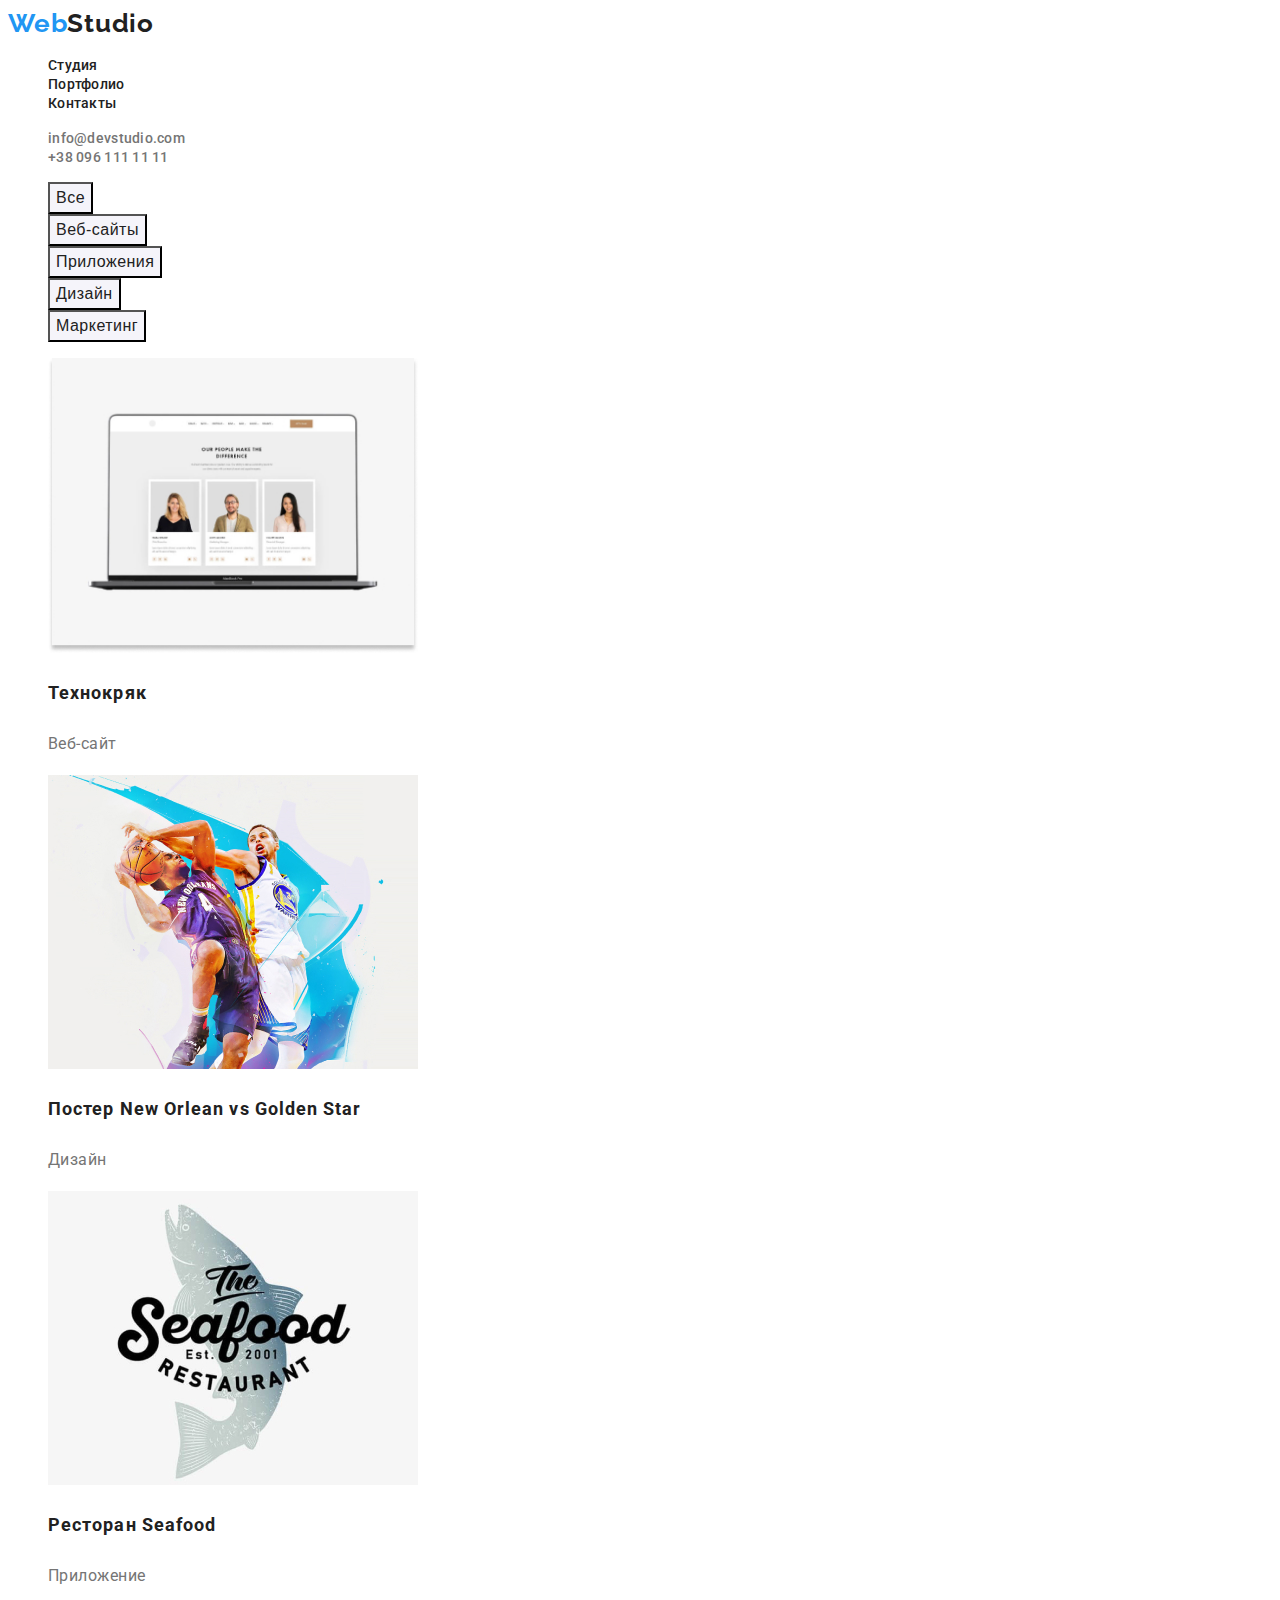
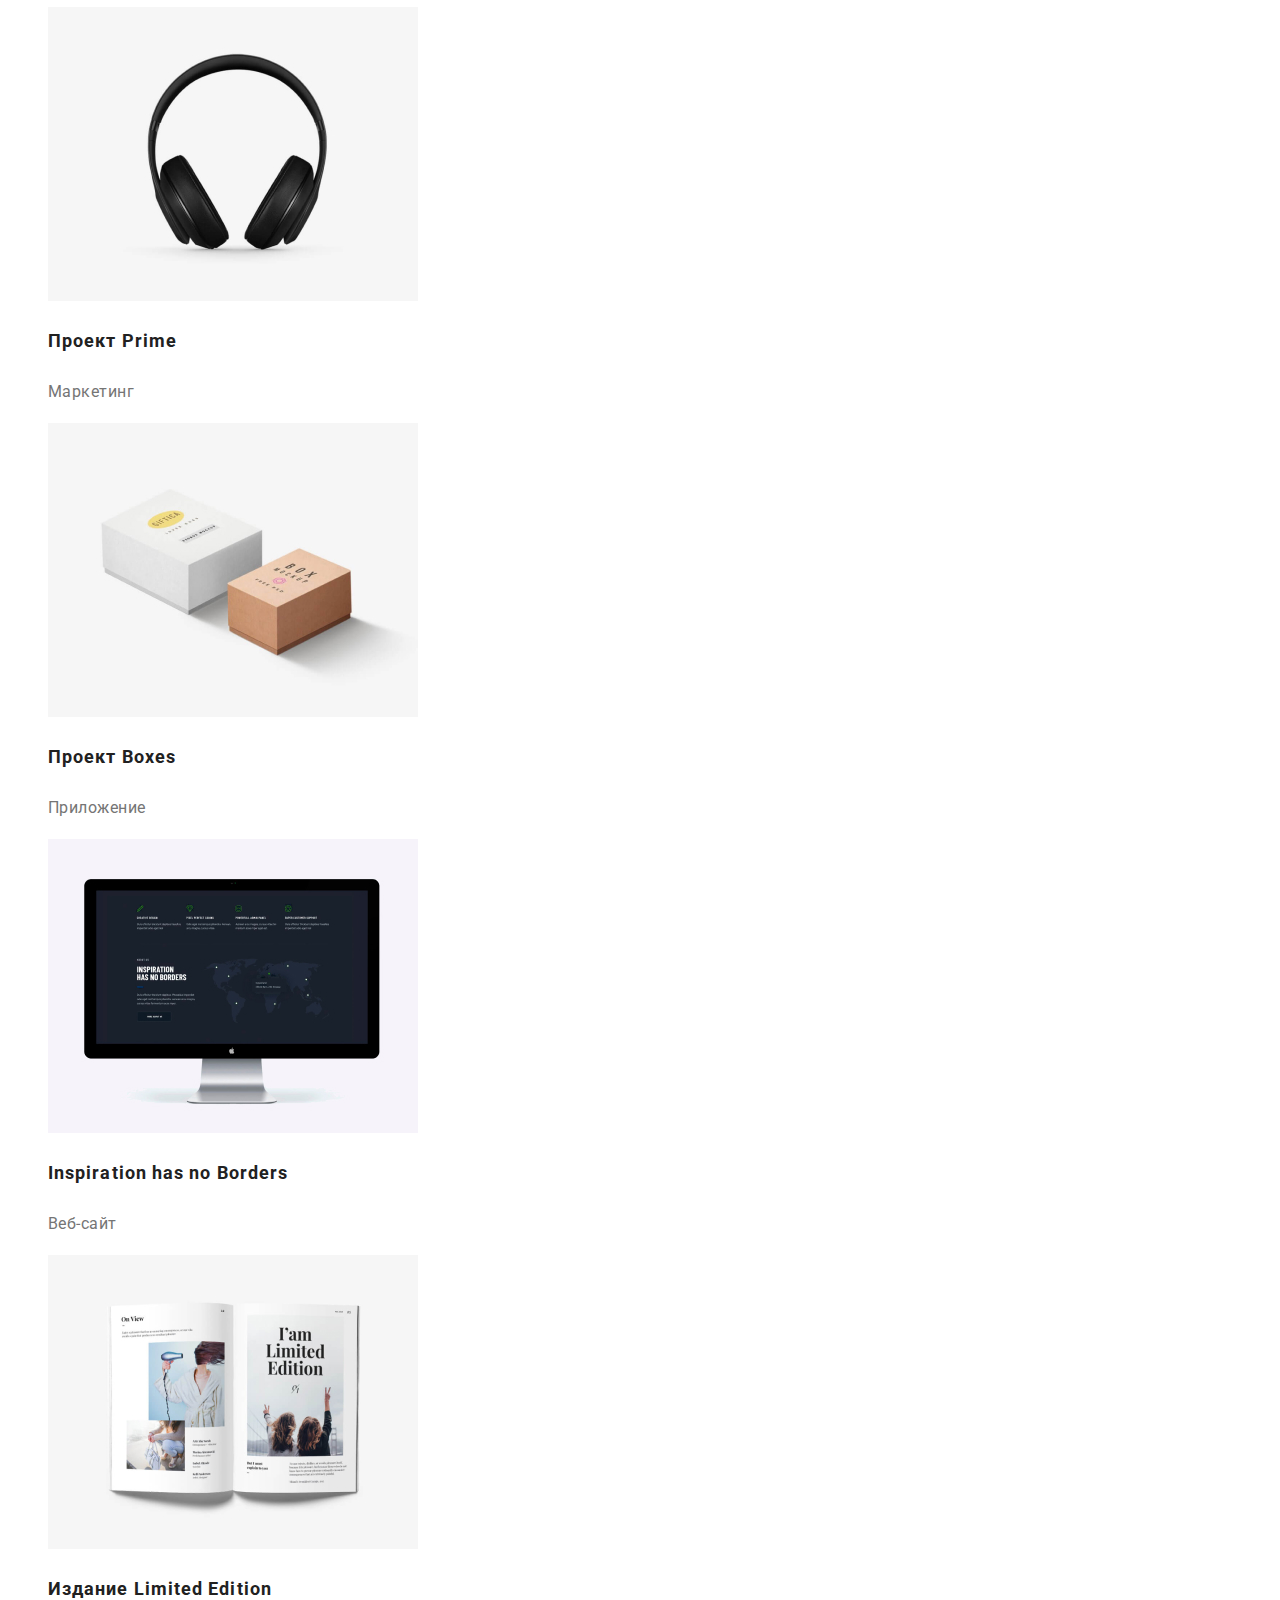
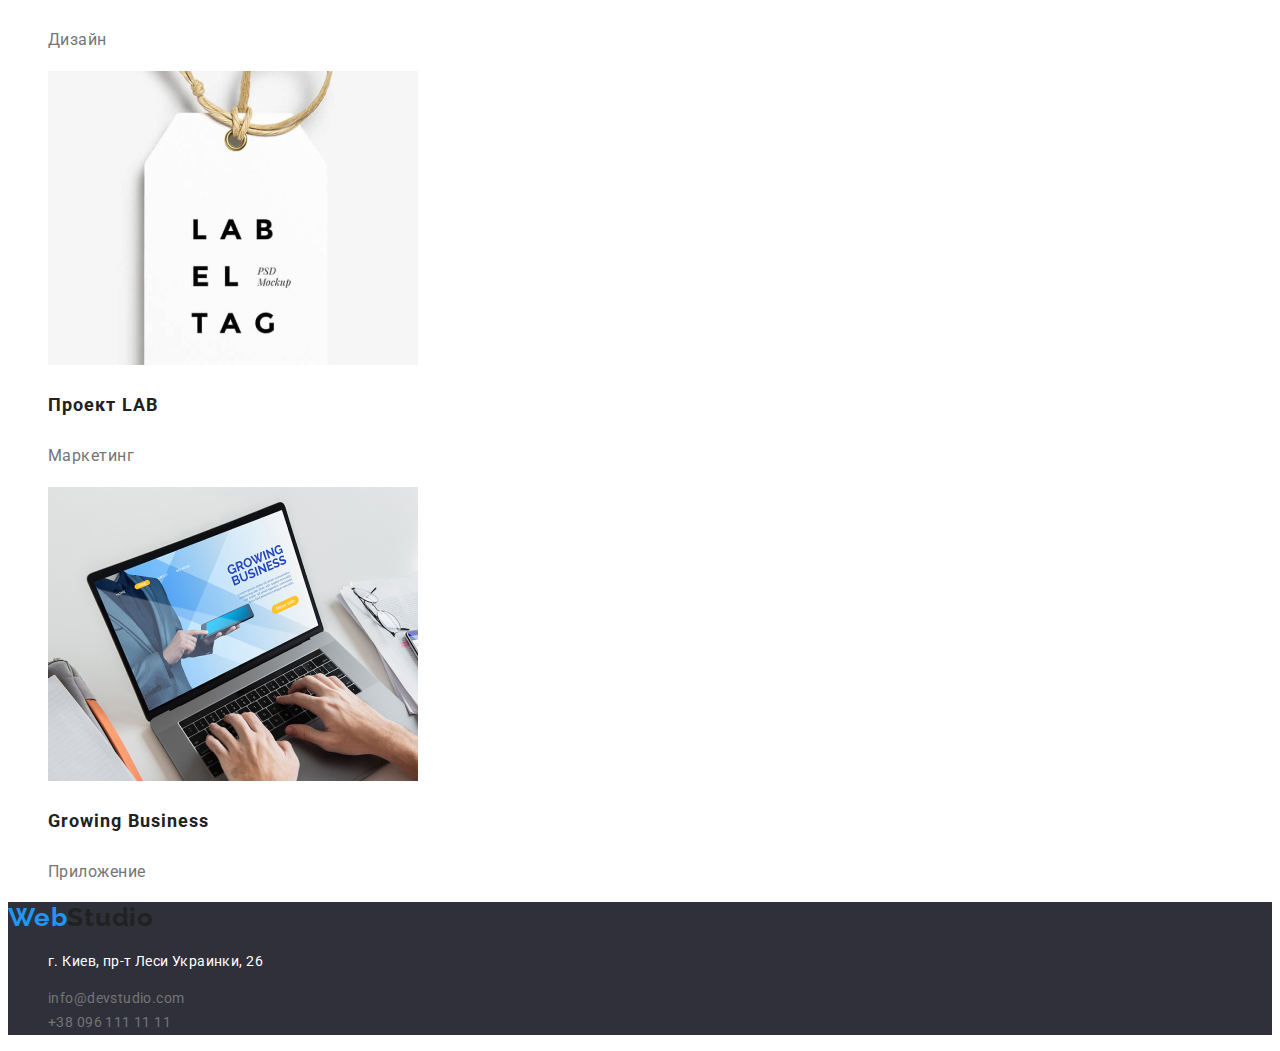
==== portfolio.html @ 222c3acf "Исправил ошибки" ====
<!DOCTYPE html>
<html lang="ru">
  <head>
    <meta charset="UTF-8" />
    <meta http-equiv="X-UA-Compatible" content="IE=edge" />
    <meta name="viewport" content="width=device-width, initial-scale=1.0" />
    <title>WebStudio</title>
    <link rel="preconnect" href="https://fonts.googleapis.com" />
    <link rel="preconnect" href="https://fonts.gstatic.com" crossorigin />
    <link
      href="https://fonts.googleapis.com/css2?family=Raleway:wght@700&family=Roboto:wght@400;500;700;900&display=swap"
      rel="stylesheet"
    />
    <link rel="stylesheet" href="./css/style.css" />
  </head>
  <body>
    <!-- Шапка страницы -->
    <header>
      <!-- Навигация -->
      <nav>
        <a class="logo" href="./index.html"><span class="accent-blue">Web</span>Studio</a>
        <ul class="list">
          <li><a class="link-header" href="./index.html">Студия</a></li>
          <li><a class="link-header" href="./index.html">Портфолио</a></li>
          <li><a class="link-header" href="">Контакты</a></li>
        </ul>
      </nav>
      <!-- Адрес шапки -->
      <ul class="list">
        <li>
          <a class="adress link-header" href="mailto:info@devstudio.com">info@devstudio.com</a>
        </li>
        <li><a class="adress link-header" href="tel:+380961111111">+38 096 111 11 11</a></li>
      </ul>
    </header>
    <main>
      <section class="photo-portfolio">
        <h1 class="visually-hidden">Фотокарточки</h1>
        <ul class="list">
          <li><button class="button" type="button">Все</button></li>
          <li><button class="button" type="button">Веб-сайты</button></li>
          <li><button class="button" type="button">Приложения</button></li>
          <li><button class="button" type="button">Дизайн</button></li>
          <li><button class="button" type="button">Маркетинг</button></li>
        </ul>

        <ul class="list">
          <li>
            <a href="./">
              <img src="./image-portfolio/img1.jpg" width="370" alt="Технокряк" />
              <h3 class="section-all-title">Технокряк</h3>
              <p class="section-all-text">Веб-сайт</p>
            </a>
          </li>
          <li>
            <a href="./">
              <img
                src="./image-portfolio/img2.jpg"
                width="370"
                alt="Постер New Orlean vs Golden Star"
              />
              <h3 class="section-all-title">Постер New Orlean vs Golden Star</h3>
              <p class="section-all-text">Дизайн</p>
            </a>
          </li>
          <li>
            <a href="./">
              <img src="./image-portfolio/img3.jpg" width="370" alt="Ресторан Seafood" />
              <h3 class="section-all-title">Ресторан Seafood</h3>
              <p class="section-all-text">Приложение</p>
            </a>
          </li>
          <li>
            <a href="./">
              <img src="./image-portfolio/img4.jpg" width="370" alt="Проект Prime" />
              <h3 class="section-all-title">Проект Prime</h3>
              <p class="section-all-text">Маркетинг</p>
            </a>
          </li>
          <li>
            <a href="./">
              <img src="./image-portfolio/img5.jpg" width="370" alt="Проект Boxes" />
              <h3 class="section-all-title">Проект Boxes</h3>
              <p class="section-all-text">Приложение</p>
            </a>
          </li>
          <li>
            <a href="./"
              ><img src="./image-portfolio/img6.jpg" width="370" alt="Inspiration has no Borders" />
              <h3 class="section-all-title">Inspiration has no Borders</h3>
              <p class="section-all-text">Веб-сайт</p>
            </a>
          </li>
          <li>
            <a href="./">
              <img src="./image-portfolio/img7.jpg" width="370" alt="Издание Limited Edition" />
              <h3 class="section-all-title">Издание Limited Edition</h3>
              <p class="section-all-text">Дизайн</p>
            </a>
          </li>
          <li>
            <a href="./">
              <img src="./image-portfolio/img8.jpg" width="370" alt="Проект LAB" />
              <h3 class="section-all-title">Проект LAB</h3>
              <p class="section-all-text">Маркетинг</p>
            </a>
          </li>
          <li>
            <a href="./">
              <img src="./image-portfolio/img9.jpg" width="370" alt="Growing Business" />
              <h3 class="section-all-title">Growing Business</h3>
              <p class="section-all-text">Приложение</p>
            </a>
          </li>
        </ul>
      </section>
    </main>
    <!-- Подвал страницы -->
    <footer class="footer">
      <a class="logo" href="./index.html"><span class="accent-blue">Web</span>Studio</a>
      <ul class="list">
        <li><p class="home-adress">г. Киев, пр-т Леси Украинки, 26</p></li>
        <li>
          <a class="adress link-footer" href="mailto:info@devstudio.com">info@devstudio.com</a>
        </li>
        <li><a class="adress link-footer" href="tel:+380961111111">+38 096 111 11 11</a></li>
      </ul>
    </footer>
  </body>
</html>
---- css/style.css ----
/* главный цвет шрифта #212121; */
/* вторичный цвет фона #757575; */
/* белый #FFFFFF; */
/* акцент #2196F3; */
/* фон главной секции студии и футера #2F303A; */
/* фон секции наша команда и кнопок в портфолио #F5F4FA; */

:root {
  --main-text-color: #212121;
  --secont-text-color: #757575;
  --white-text-color: #ffffff;
  --accent: #2196f3;
  --background-main-section-studio-and-footer: #2f303a;
  --background-section-command-and-button-portfolio: #f5f4fa;
}

body {
  background-color: var(--white-text-color);
  color: var(--main-text-color);
  font-family: roboto, sans-serif;
}

/* Логотип */
.logo {
  color: var(--main-text-color);
  font-family: Raleway, sans-serif;
  font-weight: 700;
  font-size: 26px;
  line-height: 1.2;
  letter-spacing: 0.03em;
  text-decoration: none;
}
.accent-blue {
  color: var(--accent);
}
.list {
  list-style: none;
}

.footer {
  background-color: var(--background-main-section-studio-and-footer);
}

/* Оформление кнопок */

.button {
  color: var(--main-text-color);
  background-color: var(--background-section-command-and-button-portfolio);
  font-weight: 500;
  font-size: 16px;
  line-height: 1.62;
  letter-spacing: 0.03em;
  cursor: pointer;
}

.button:hover {
  color: var(--white-text-color);
  background-color: var(--accent);
  font-weight: 500;
  font-size: 16px;
  line-height: 1.62;
  letter-spacing: 0.03em;
  cursor: pointer;
}

.button.primary {
  color: var(--white-text-color);
  background-color: var(--accent);
  font-weight: 700;
  font-size: 16px;
  line-height: 1.87;
  letter-spacing: 0.06em;
  text-align: center;
  cursor: pointer;
}
/* Ссылки шапки */
.link-header {
  color: var(--main-text-color);
  font-weight: 500;
  font-size: 14px;
  line-height: 1.14;
  letter-spacing: 0.02em;
  text-decoration: none;
}
.link-header:hover {
  color: var(--accent);
  font-weight: 500;
  font-size: 14px;
  line-height: 1.14;
  letter-spacing: 0.02em;
  text-decoration: none;
}
.link-header:focus {
  color: var(--accent);
  font-weight: 500;
  font-size: 14px;
  line-height: 1.14;
  letter-spacing: 0.02em;
  text-decoration: none;
}
/* Ссылки подвала */
.link-footer {
  font-weight: 400;
  font-size: 14px;
  line-height: 1.7;
  letter-spacing: 0.03em;
  text-decoration: none;
}
.link-footer:hover {
  color: var(--accent);
  font-weight: 400;
  font-size: 14px;
  line-height: 1.7;
  letter-spacing: 0.03em;
  text-decoration: none;
}
.link-footer:focus {
  color: var(--accent);
  font-weight: 400;
  font-size: 14px;
  line-height: 1.7;
  letter-spacing: 0.03em;
  text-decoration: none;
}
.home-adress {
  color: var(--white-text-color);
  font-weight: 400;
  font-size: 14px;
  line-height: 1.7;
  letter-spacing: 0.03em;
}
.adress {
  color: var(--secont-text-color);
}

/* Главная секция */
.main-section {
  background-color: var(--background-main-section-studio-and-footer);
}
.main-section-title {
  color: var(--white-text-color);
  font-weight: 900;
  font-size: 44px;
  line-height: 1.36;
  text-align: center;
  letter-spacing: 0.06em;
  text-transform: uppercase;
}

/* Секция преимущества */
.benefits-title {
  color: var(--main-text-color);
  font-weight: 700;
  font-size: 14px;
  line-height: 1.14;
  letter-spacing: 0.03em;
  text-transform: uppercase;
}

.benefits-text {
  color: var(--secont-text-color);
  font-weight: 400;
  font-size: 14px;
  line-height: 1.7;
  letter-spacing: 0.03em;
}
/* Секция чем мы занимаемся */
.section-title {
  color: var(--main-text-color);
  font-weight: bold;
  font-size: 36px;
  line-height: 1.16;
  text-align: center;
  letter-spacing: 0.03em;
}
/* Секция наша команда */
.command-title {
  color: var(--main-text-color);
  font-weight: 500;
  font-size: 16px;
  line-height: 1.18;
  letter-spacing: 0.03em;
}

.command-text {
  color: var(--secont-text-color);
  font-weight: 400;
  font-size: 16px;
  line-height: 1.18;
  letter-spacing: 0.03em;
}

/* Порфолио */
/* Секция все */
.visually-hidden {
  position: absolute;
  width: 1px;
  height: 1px;
  margin: -1px;
  padding: 0;
  overflow: hidden;
  border: 0;
  clip: rect(0 0 0 0);
}

.section-all-title {
  color: var(--main-text-color);
  font-weight: 700;
  font-size: 18px;
  line-height: 2;
  letter-spacing: 0.06em;
}
.section-all-text {
  color: var(--secont-text-color);
  font-weight: 400;
  font-size: 16px;
  line-height: 1.87;
  letter-spacing: 0.03em;
}
.photo-portfolio a {
  text-decoration: none;
}
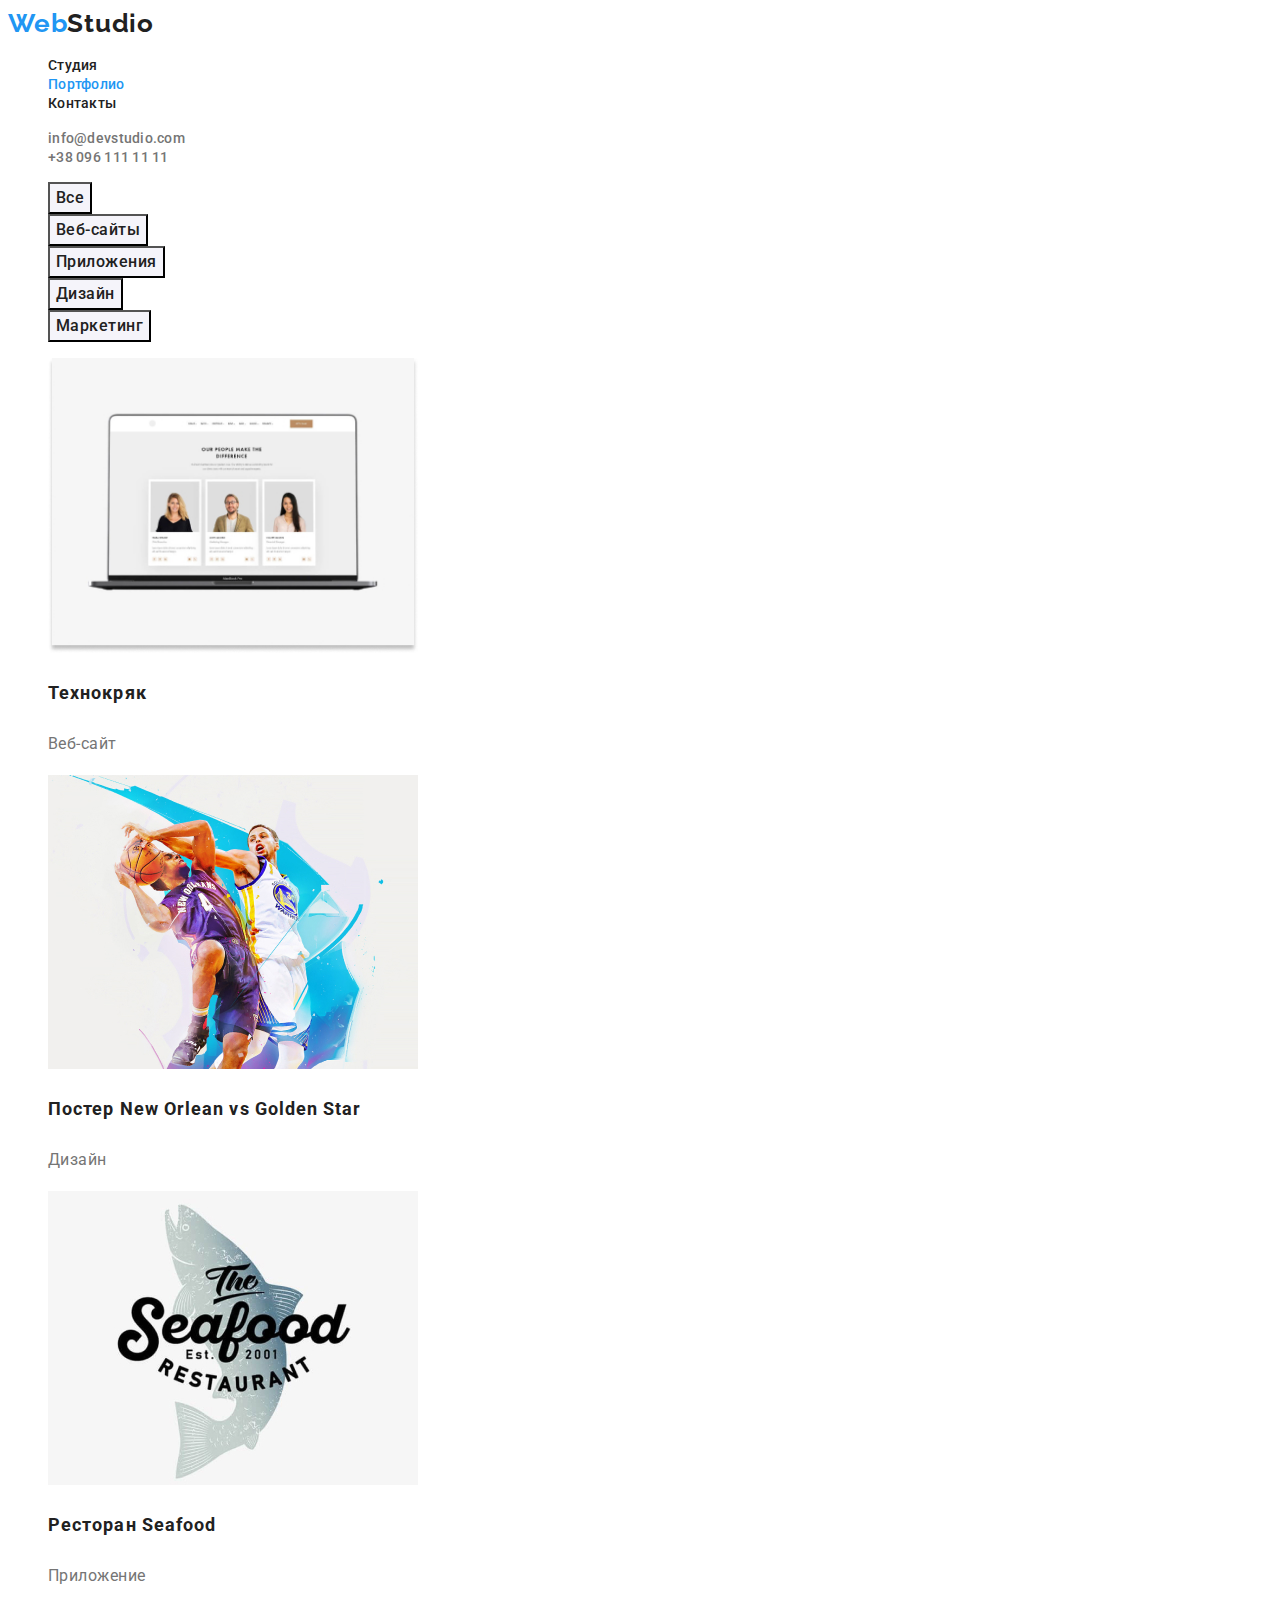
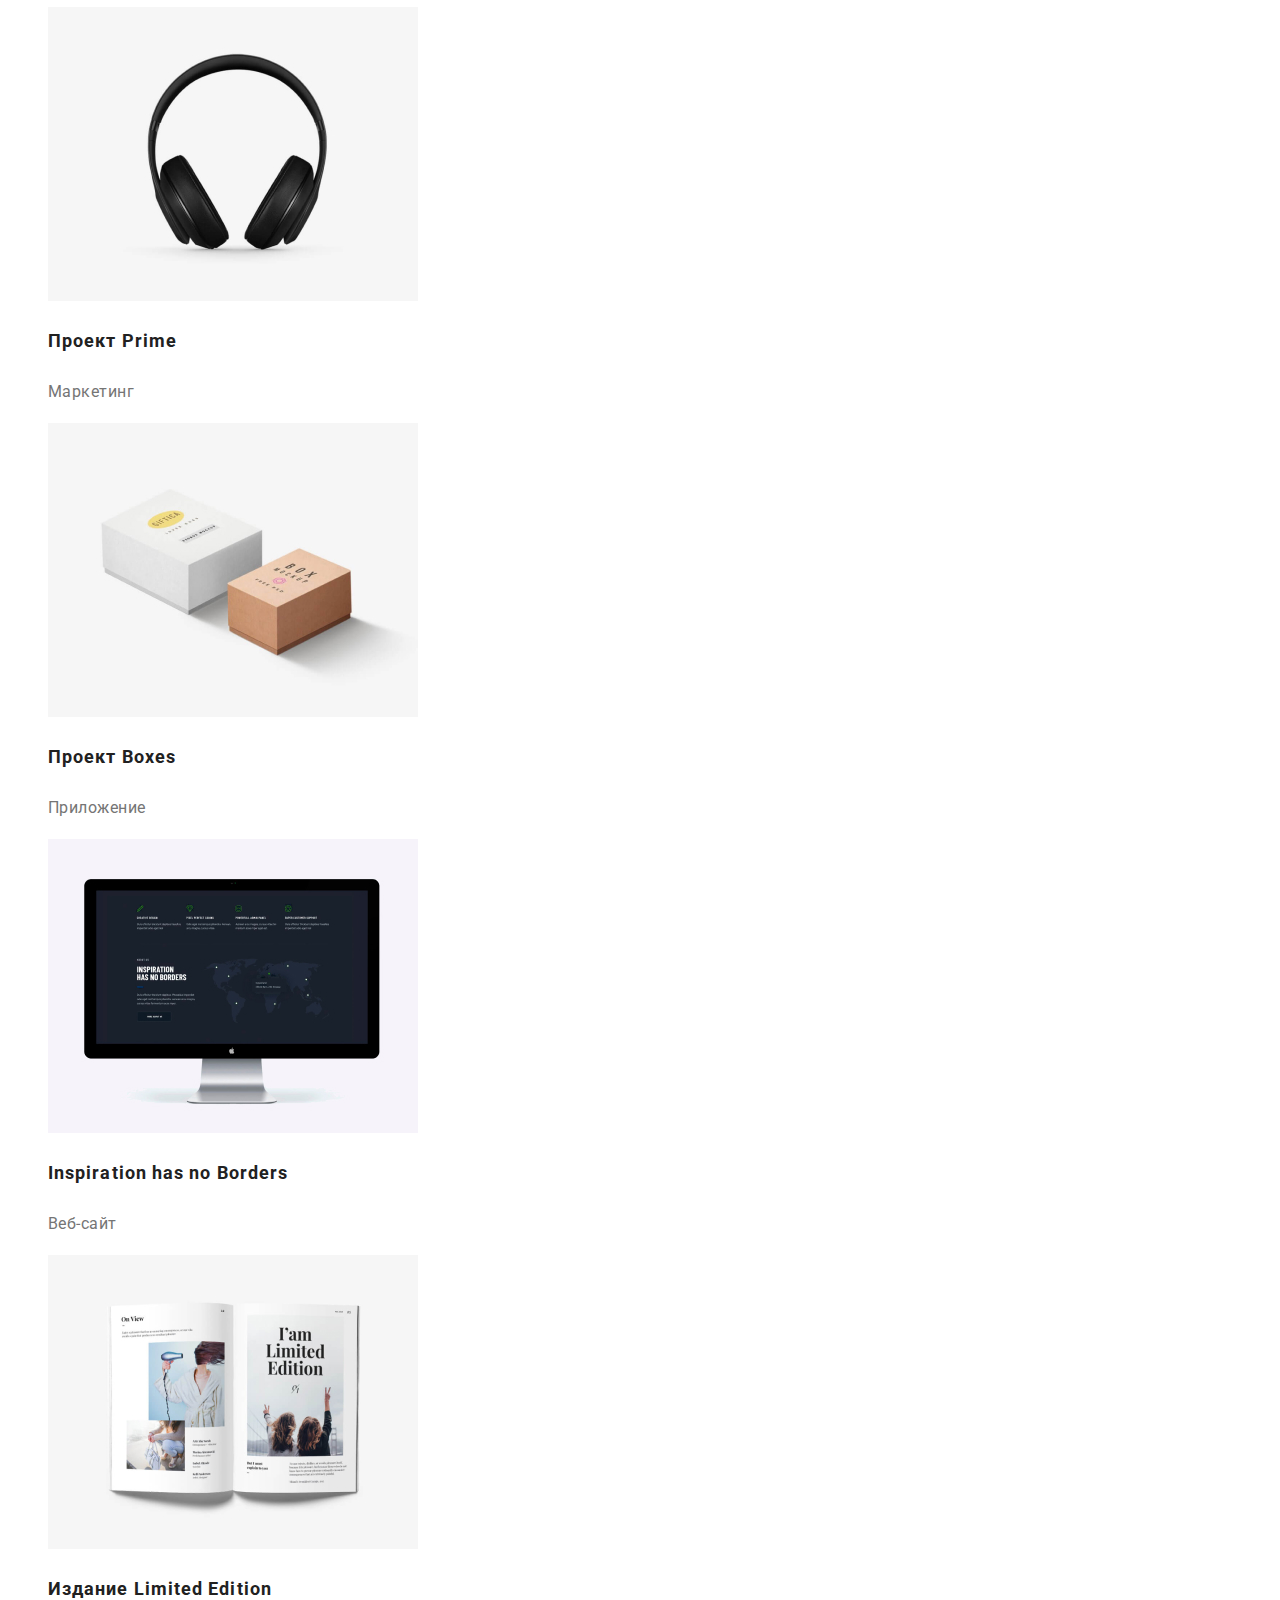
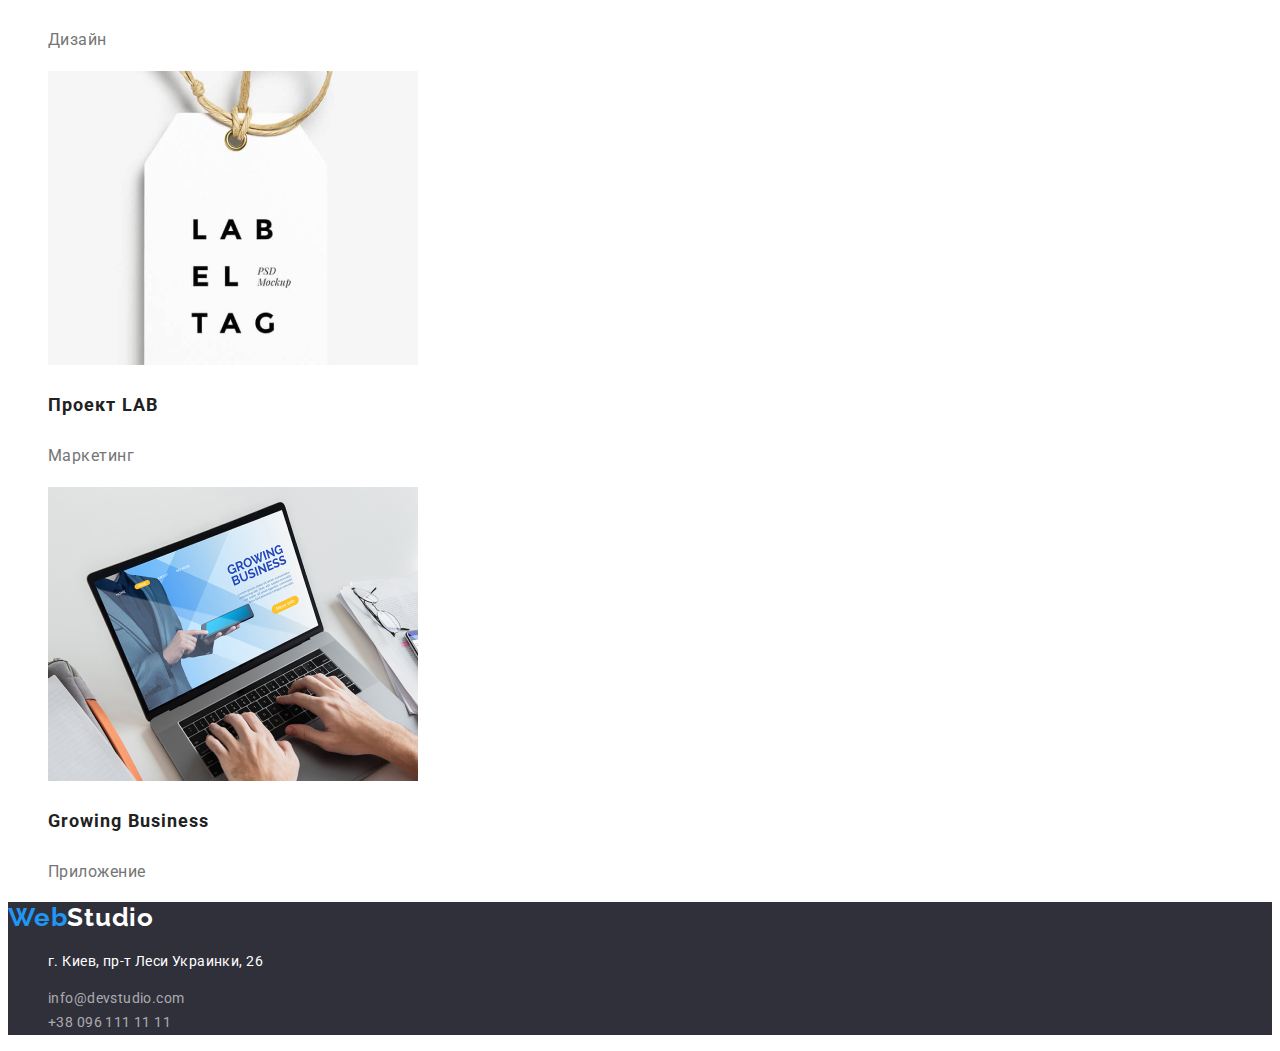
==== commit ef655ea9: "Исправил все ошибки" ====
--- a/portfolio.html
+++ b/portfolio.html
@@ -21,16 +21,18 @@
         <a class="logo" href="./index.html"><span class="accent-blue">Web</span>Studio</a>
         <ul class="list">
           <li><a class="link-header" href="./index.html">Студия</a></li>
-          <li><a class="link-header" href="./index.html">Портфолио</a></li>
+          <li><a class="link-header active" href="./index.html">Портфолио</a></li>
           <li><a class="link-header" href="">Контакты</a></li>
         </ul>
       </nav>
       <!-- Адрес шапки -->
       <ul class="list">
         <li>
-          <a class="adress link-header" href="mailto:info@devstudio.com">info@devstudio.com</a>
+          <a class="adress-header link-header" href="mailto:info@devstudio.com"
+            >info@devstudio.com</a
+          >
         </li>
-        <li><a class="adress link-header" href="tel:+380961111111">+38 096 111 11 11</a></li>
+        <li><a class="adress-header link-header" href="tel:+380961111111">+38 096 111 11 11</a></li>
       </ul>
     </header>
     <main>
@@ -47,7 +49,7 @@
         <ul class="list">
           <li>
             <a href="./">
-              <img src="./image-portfolio/img1.jpg" width="370" alt="Технокряк" />
+              <img src="./images/image-portfolio/img1.jpg" width="370" alt="Технокряк" />
               <h3 class="section-all-title">Технокряк</h3>
               <p class="section-all-text">Веб-сайт</p>
             </a>
@@ -55,7 +57,7 @@
           <li>
             <a href="./">
               <img
-                src="./image-portfolio/img2.jpg"
+                src="./images/image-portfolio/img2.jpg"
                 width="370"
                 alt="Постер New Orlean vs Golden Star"
               />
@@ -65,49 +67,57 @@
           </li>
           <li>
             <a href="./">
-              <img src="./image-portfolio/img3.jpg" width="370" alt="Ресторан Seafood" />
+              <img src="./images/image-portfolio/img3.jpg" width="370" alt="Ресторан Seafood" />
               <h3 class="section-all-title">Ресторан Seafood</h3>
               <p class="section-all-text">Приложение</p>
             </a>
           </li>
           <li>
             <a href="./">
-              <img src="./image-portfolio/img4.jpg" width="370" alt="Проект Prime" />
+              <img src="./images/image-portfolio/img4.jpg" width="370" alt="Проект Prime" />
               <h3 class="section-all-title">Проект Prime</h3>
               <p class="section-all-text">Маркетинг</p>
             </a>
           </li>
           <li>
             <a href="./">
-              <img src="./image-portfolio/img5.jpg" width="370" alt="Проект Boxes" />
+              <img src="./images/image-portfolio/img5.jpg" width="370" alt="Проект Boxes" />
               <h3 class="section-all-title">Проект Boxes</h3>
               <p class="section-all-text">Приложение</p>
             </a>
           </li>
           <li>
             <a href="./"
-              ><img src="./image-portfolio/img6.jpg" width="370" alt="Inspiration has no Borders" />
+              ><img
+                src="./images/image-portfolio/img6.jpg"
+                width="370"
+                alt="Inspiration has no Borders"
+              />
               <h3 class="section-all-title">Inspiration has no Borders</h3>
               <p class="section-all-text">Веб-сайт</p>
             </a>
           </li>
           <li>
             <a href="./">
-              <img src="./image-portfolio/img7.jpg" width="370" alt="Издание Limited Edition" />
+              <img
+                src="./images/image-portfolio/img7.jpg"
+                width="370"
+                alt="Издание Limited Edition"
+              />
               <h3 class="section-all-title">Издание Limited Edition</h3>
               <p class="section-all-text">Дизайн</p>
             </a>
           </li>
           <li>
             <a href="./">
-              <img src="./image-portfolio/img8.jpg" width="370" alt="Проект LAB" />
+              <img src="./images/image-portfolio/img8.jpg" width="370" alt="Проект LAB" />
               <h3 class="section-all-title">Проект LAB</h3>
               <p class="section-all-text">Маркетинг</p>
             </a>
           </li>
           <li>
             <a href="./">
-              <img src="./image-portfolio/img9.jpg" width="370" alt="Growing Business" />
+              <img src="./images/image-portfolio/img9.jpg" width="370" alt="Growing Business" />
               <h3 class="section-all-title">Growing Business</h3>
               <p class="section-all-text">Приложение</p>
             </a>
@@ -117,13 +127,17 @@
     </main>
     <!-- Подвал страницы -->
     <footer class="footer">
-      <a class="logo" href="./index.html"><span class="accent-blue">Web</span>Studio</a>
+      <a class="logo" href="index.html"
+        ><span class="accent-blue">Web</span><span class="accent-white">Studio</span></a
+      >
       <ul class="list">
         <li><p class="home-adress">г. Киев, пр-т Леси Украинки, 26</p></li>
         <li>
-          <a class="adress link-footer" href="mailto:info@devstudio.com">info@devstudio.com</a>
+          <a class="adress-footer link-footer" href="mailto:info@devstudio.com"
+            >info@devstudio.com</a
+          >
         </li>
-        <li><a class="adress link-footer" href="tel:+380961111111">+38 096 111 11 11</a></li>
+        <li><a class="adress-footer link-footer" href="tel:+380961111111">+38 096 111 11 11</a></li>
       </ul>
     </footer>
   </body>
--- a/css/style.css
+++ b/css/style.css
@@ -4,6 +4,7 @@
 /* акцент #2196F3; */
 /* фон главной секции студии и футера #2F303A; */
 /* фон секции наша команда и кнопок в портфолио #F5F4FA; */
+/* цвет ссылок футера #rgba(255, 255, 255, 0.6); */
 
 :root {
   --main-text-color: #212121;
@@ -33,6 +34,9 @@
 .accent-blue {
   color: var(--accent);
 }
+.accent-white {
+  color: var(--white-text-color);
+}
 .list {
   list-style: none;
 }
@@ -46,6 +50,7 @@
 .button {
   color: var(--main-text-color);
   background-color: var(--background-section-command-and-button-portfolio);
+  font-family: inherit;
   font-weight: 500;
   font-size: 16px;
   line-height: 1.62;
@@ -56,16 +61,28 @@
 .button:hover {
   color: var(--white-text-color);
   background-color: var(--accent);
+  font-family: inherit;
   font-weight: 500;
   font-size: 16px;
   line-height: 1.62;
   letter-spacing: 0.03em;
   cursor: pointer;
 }
-
-.button.primary {
+.button:focus {
   color: var(--white-text-color);
   background-color: var(--accent);
+  font-family: inherit;
+  font-weight: 500;
+  font-size: 16px;
+  line-height: 1.62;
+  letter-spacing: 0.03em;
+  cursor: pointer;
+}
+
+.button-primary {
+  color: var(--white-text-color);
+  background-color: var(--accent);
+  font-family: inherit;
   font-weight: 700;
   font-size: 16px;
   line-height: 1.87;
@@ -98,8 +115,17 @@
   letter-spacing: 0.02em;
   text-decoration: none;
 }
+.active {
+  color: var(--accent);
+  font-weight: 500;
+  font-size: 14px;
+  line-height: 1.14;
+  letter-spacing: 0.02em;
+  text-decoration: none;
+}
 /* Ссылки подвала */
 .link-footer {
+  color: var(--color-a-footer);
   font-weight: 400;
   font-size: 14px;
   line-height: 1.7;
@@ -129,10 +155,13 @@
   line-height: 1.7;
   letter-spacing: 0.03em;
 }
-.adress {
-  color: var(--secont-text-color);
-}
-
+.adress-header {
+  color: var(--secont-text-color);
+}
+
+.adress-footer {
+  color: rgba(255, 255, 255, 0.6);
+}
 /* Главная секция */
 .main-section {
   background-color: var(--background-main-section-studio-and-footer);
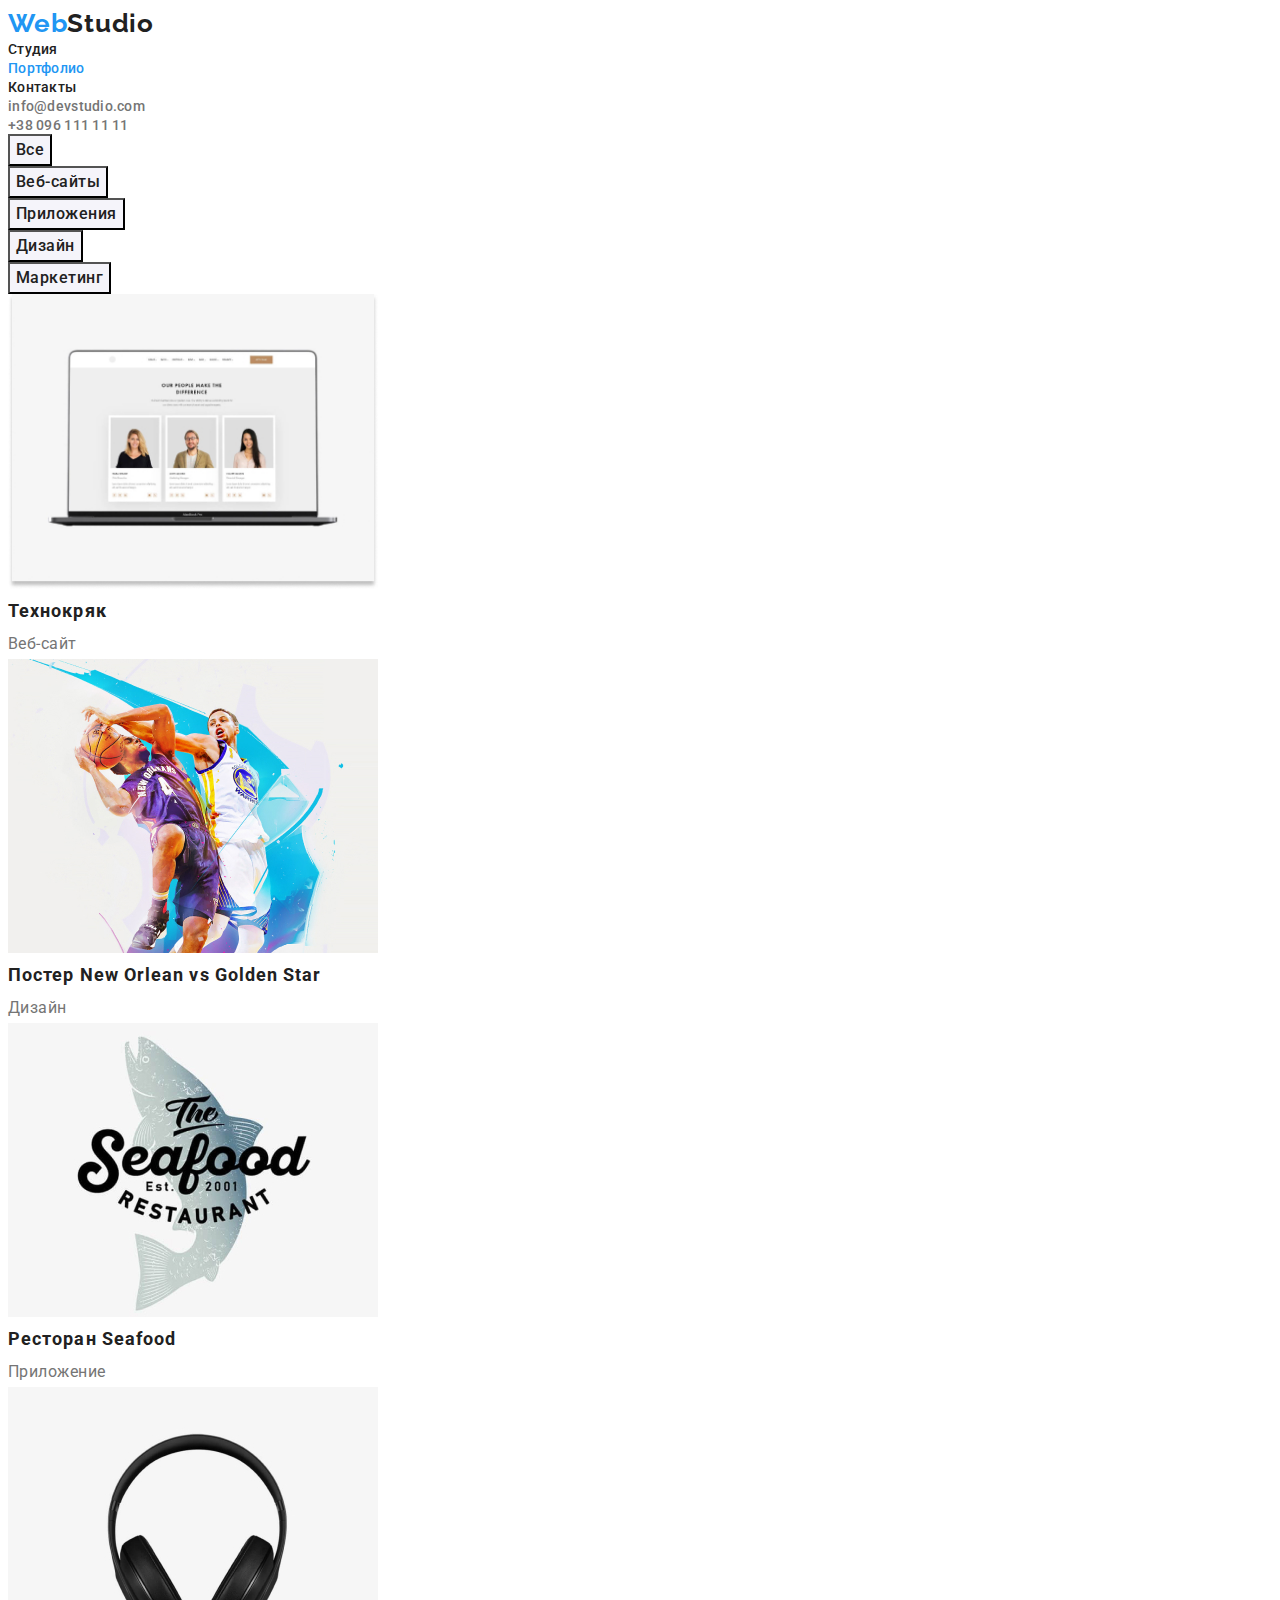
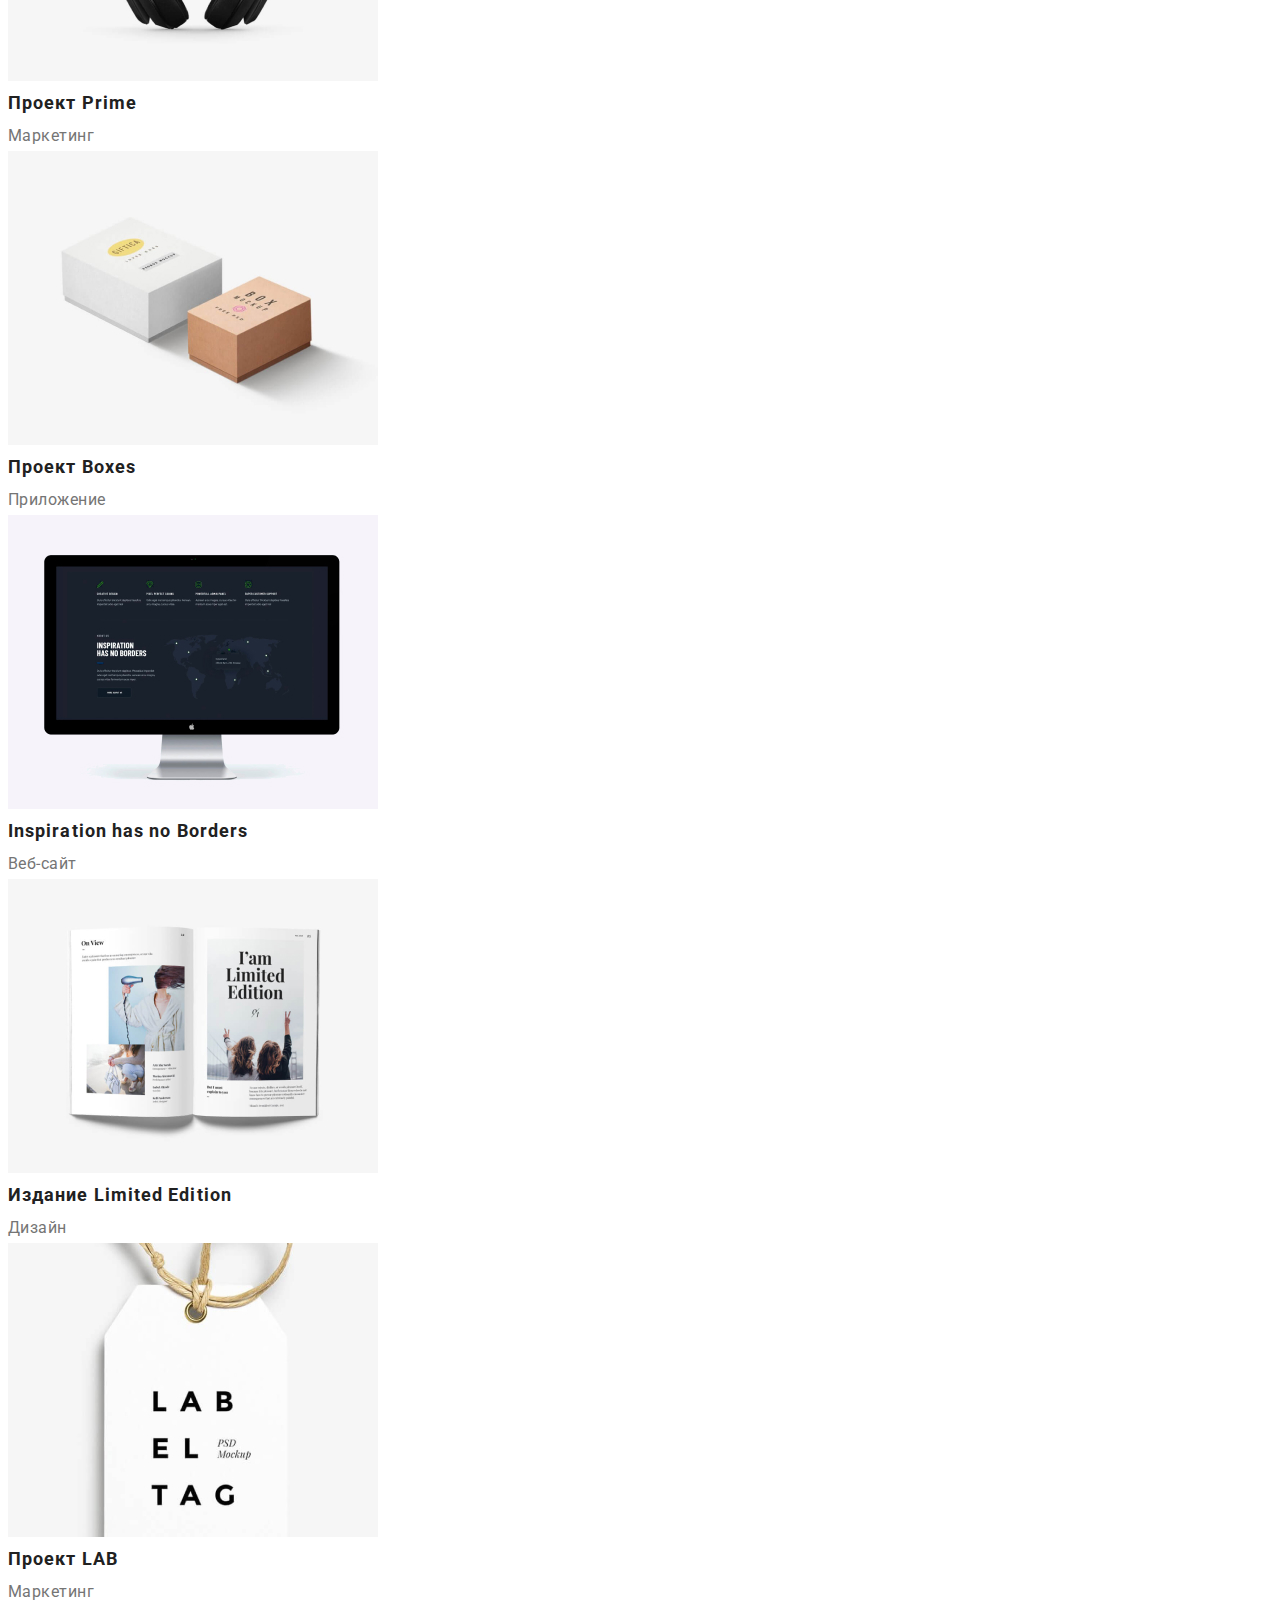
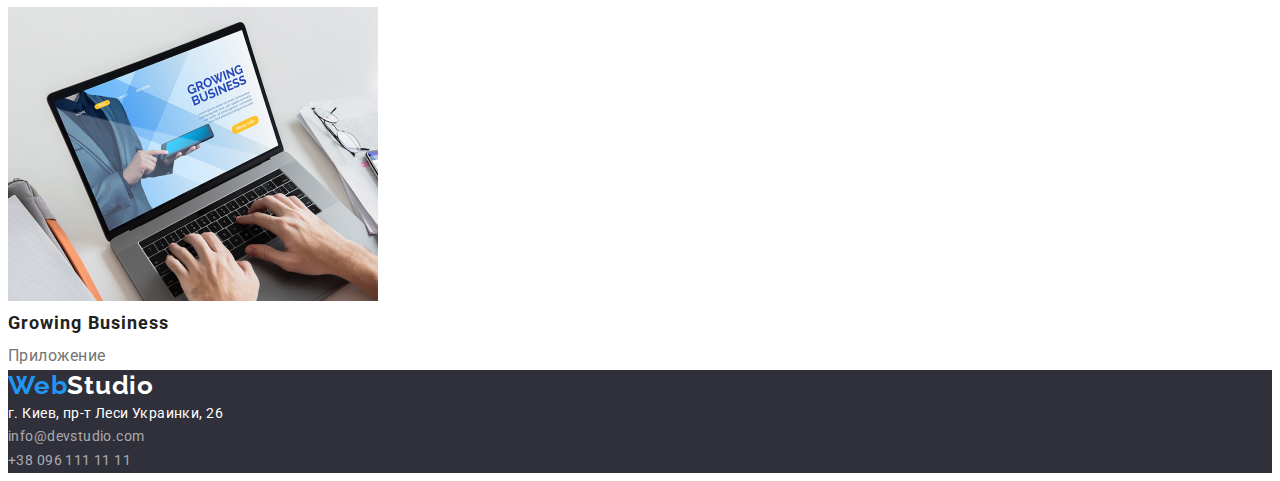
==== commit 4fa9a48f: "добавил резет css" ====
--- a/portfolio.html
+++ b/portfolio.html
@@ -5,12 +5,20 @@
     <meta http-equiv="X-UA-Compatible" content="IE=edge" />
     <meta name="viewport" content="width=device-width, initial-scale=1.0" />
     <title>WebStudio</title>
+    <link
+      rel="stylesheet"
+      href="https://cdnjs.cloudflare.com/ajax/libs/modern-normalize/1.1.0/modern-normalize.min.css"
+      integrity="sha512-wpPYUAdjBVSE4KJnH1VR1HeZfpl1ub8YT/NKx4PuQ5NmX2tKuGu6U/JRp5y+Y8XG2tV+wKQpNHVUX03MfMFn9Q=="
+      crossorigin="anonymous"
+      referrerpolicy="no-referrer"
+    />
     <link rel="preconnect" href="https://fonts.googleapis.com" />
     <link rel="preconnect" href="https://fonts.gstatic.com" crossorigin />
     <link
       href="https://fonts.googleapis.com/css2?family=Raleway:wght@700&family=Roboto:wght@400;500;700;900&display=swap"
       rel="stylesheet"
     />
+    <link rel="stylesheet" href="./css/reset.css" />
     <link rel="stylesheet" href="./css/style.css" />
   </head>
   <body>
--- a/css/style.css
+++ b/css/style.css
@@ -37,9 +37,6 @@
 .accent-white {
   color: var(--white-text-color);
 }
-.list {
-  list-style: none;
-}
 
 .footer {
   background-color: var(--background-main-section-studio-and-footer);
@@ -55,7 +52,6 @@
   font-size: 16px;
   line-height: 1.62;
   letter-spacing: 0.03em;
-  cursor: pointer;
 }
 
 .button:hover {
@@ -66,7 +62,6 @@
   font-size: 16px;
   line-height: 1.62;
   letter-spacing: 0.03em;
-  cursor: pointer;
 }
 .button:focus {
   color: var(--white-text-color);
@@ -76,7 +71,6 @@
   font-size: 16px;
   line-height: 1.62;
   letter-spacing: 0.03em;
-  cursor: pointer;
 }
 
 .button-primary {
@@ -88,7 +82,6 @@
   line-height: 1.87;
   letter-spacing: 0.06em;
   text-align: center;
-  cursor: pointer;
 }
 /* Ссылки шапки */
 .link-header {
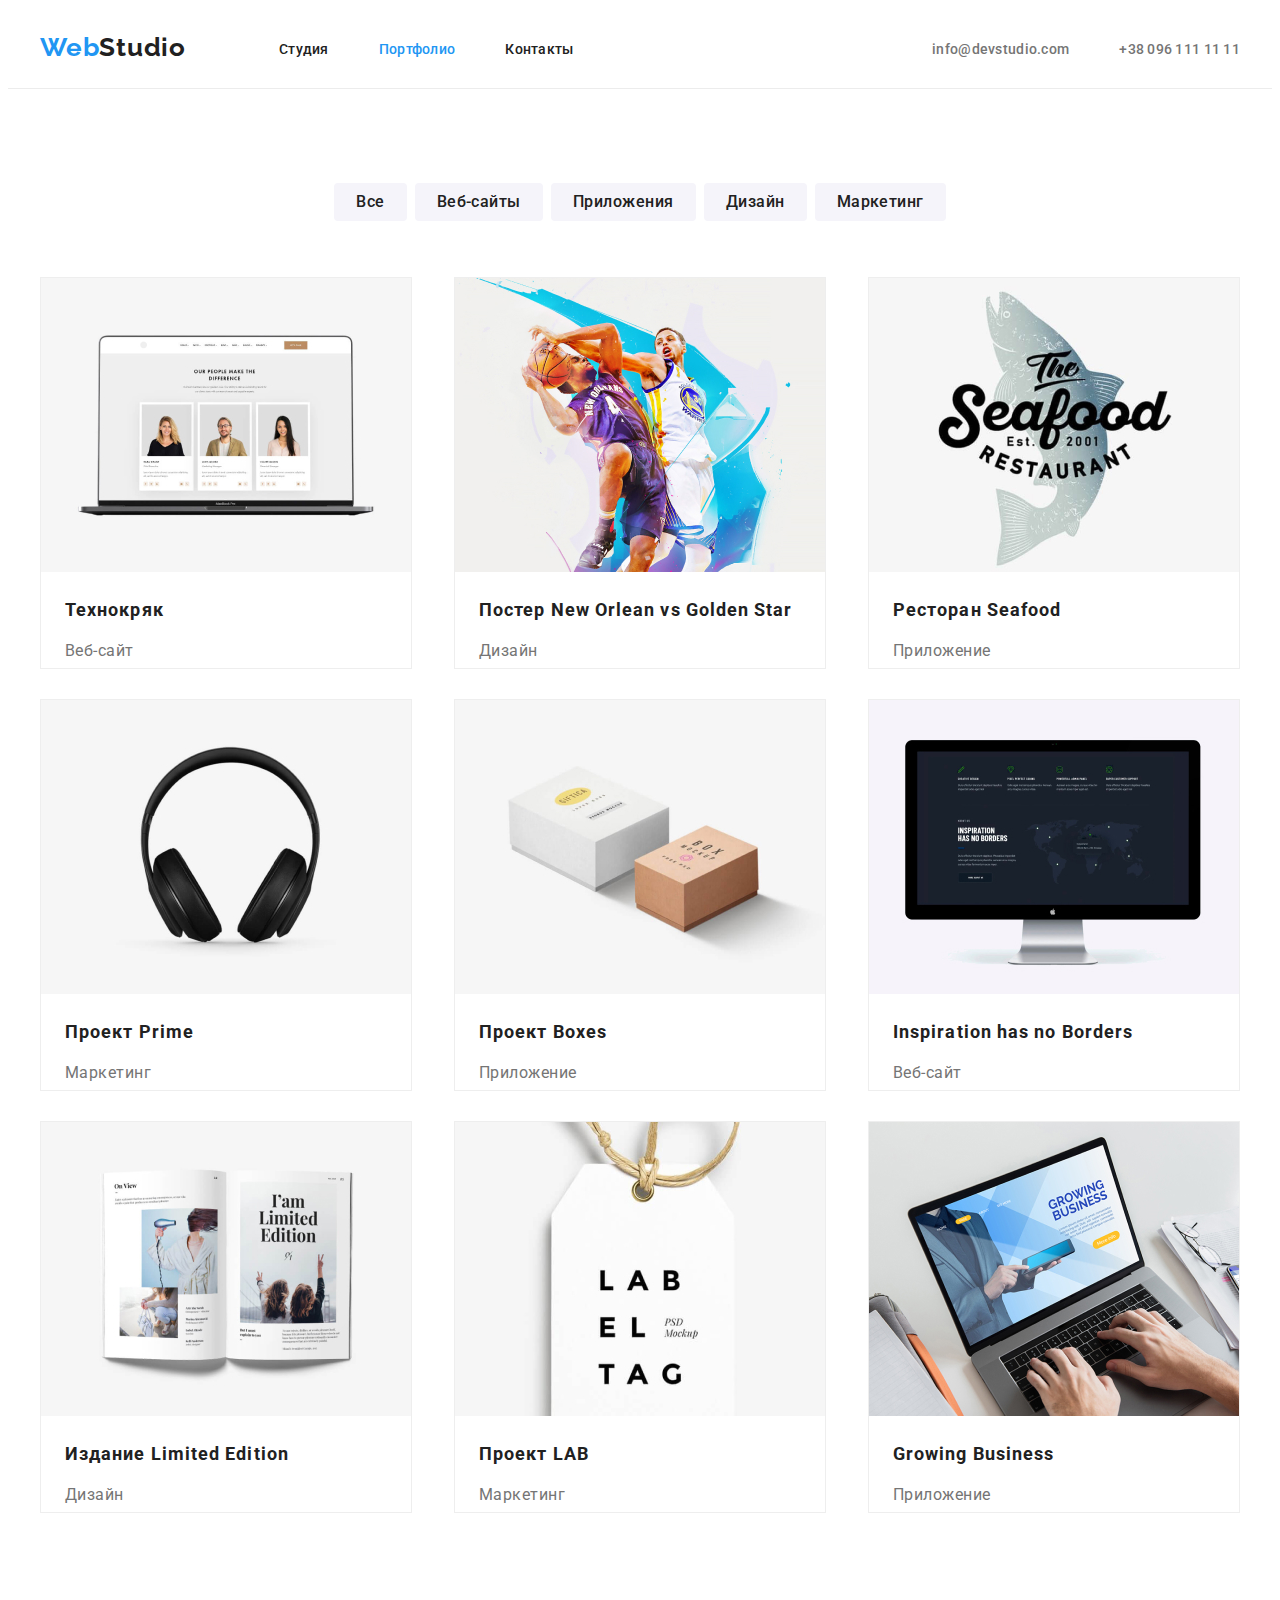
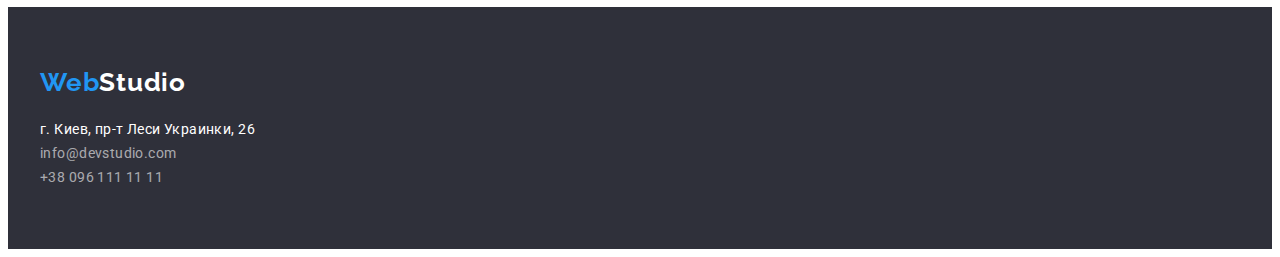
==== commit be385b4d: "Сделать стили для главной страницы и портфолио" ====
--- a/portfolio.html
+++ b/portfolio.html
@@ -5,6 +5,13 @@
     <meta http-equiv="X-UA-Compatible" content="IE=edge" />
     <meta name="viewport" content="width=device-width, initial-scale=1.0" />
     <title>WebStudio</title>
+
+    <link rel="preconnect" href="https://fonts.googleapis.com" />
+    <link rel="preconnect" href="https://fonts.gstatic.com" crossorigin />
+    <link
+      href="https://fonts.googleapis.com/css2?family=Raleway:wght@700&family=Roboto:wght@400;500;700;900&display=swap"
+      rel="stylesheet"
+    />
     <link
       rel="stylesheet"
       href="https://cdnjs.cloudflare.com/ajax/libs/modern-normalize/1.1.0/modern-normalize.min.css"
@@ -12,141 +19,144 @@
       crossorigin="anonymous"
       referrerpolicy="no-referrer"
     />
-    <link rel="preconnect" href="https://fonts.googleapis.com" />
-    <link rel="preconnect" href="https://fonts.gstatic.com" crossorigin />
-    <link
-      href="https://fonts.googleapis.com/css2?family=Raleway:wght@700&family=Roboto:wght@400;500;700;900&display=swap"
-      rel="stylesheet"
-    />
     <link rel="stylesheet" href="./css/reset.css" />
     <link rel="stylesheet" href="./css/style.css" />
   </head>
   <body>
-    <!-- Шапка страницы -->
-    <header>
-      <!-- Навигация -->
-      <nav>
-        <a class="logo" href="./index.html"><span class="accent-blue">Web</span>Studio</a>
-        <ul class="list">
-          <li><a class="link-header" href="./index.html">Студия</a></li>
-          <li><a class="link-header active" href="./index.html">Портфолио</a></li>
-          <li><a class="link-header" href="">Контакты</a></li>
-        </ul>
-      </nav>
-      <!-- Адрес шапки -->
-      <ul class="list">
-        <li>
-          <a class="adress-header link-header" href="mailto:info@devstudio.com"
-            >info@devstudio.com</a
-          >
-        </li>
-        <li><a class="adress-header link-header" href="tel:+380961111111">+38 096 111 11 11</a></li>
-      </ul>
+    <header class="header">
+      <div class="container">
+        <nav class="nav-container">
+          <a class="logo-header" href="./index.html"><span class="accent-blue">Web</span>Studio</a>
+          <ul class="nav-section">
+            <li class="nav-list"><a class="link-header" href="./index.html">Студия</a></li>
+            <li class="nav-list">
+              <a class="link-header active" href="./portfolio.html">Портфолио</a>
+            </li>
+            <li class="nav-list"><a class="link-header" href="">Контакты</a></li>
+          </ul>
+          <ul class="contacts-section">
+            <li class="contacts-items">
+              <a class="adress-header link-header" href="mailto:info@devstudio.com"
+                >info@devstudio.com</a
+              >
+            </li>
+            <li>
+              <a class="adress-header link-header" href="tel:+380961111111">+38 096 111 11 11</a>
+            </li>
+          </ul>
+        </nav>
+      </div>
     </header>
     <main>
       <section class="photo-portfolio">
-        <h1 class="visually-hidden">Фотокарточки</h1>
-        <ul class="list">
-          <li><button class="button" type="button">Все</button></li>
-          <li><button class="button" type="button">Веб-сайты</button></li>
-          <li><button class="button" type="button">Приложения</button></li>
-          <li><button class="button" type="button">Дизайн</button></li>
-          <li><button class="button" type="button">Маркетинг</button></li>
-        </ul>
+        <div class="container">
+          <h1 class="visually-hidden">Фотокарточки</h1>
+          <ul class="btn-list">
+            <li class="btn-item"><button class="button" type="button">Все</button></li>
+            <li class="btn-item"><button class="button" type="button">Веб-сайты</button></li>
+            <li class="btn-item"><button class="button" type="button">Приложения</button></li>
+            <li class="btn-item"><button class="button" type="button">Дизайн</button></li>
+            <li class="btn-item"><button class="button" type="button">Маркетинг</button></li>
+          </ul>
 
-        <ul class="list">
+          <ul class="portfolio-list">
+            <li class="portfolio-item">
+              <a href="./">
+                <img src="./images/image-portfolio/img1.jpg" width="370" alt="Технокряк" />
+                <h3 class="section-all-title">Технокряк</h3>
+                <p class="section-all-text">Веб-сайт</p>
+              </a>
+            </li>
+            <li class="portfolio-item">
+              <a href="./">
+                <img
+                  src="./images/image-portfolio/img2.jpg"
+                  width="370"
+                  alt="Постер New Orlean vs Golden Star"
+                />
+                <h3 class="section-all-title">Постер New Orlean vs Golden Star</h3>
+                <p class="section-all-text">Дизайн</p>
+              </a>
+            </li>
+            <li class="portfolio-item">
+              <a href="./">
+                <img src="./images/image-portfolio/img3.jpg" width="370" alt="Ресторан Seafood" />
+                <h3 class="section-all-title">Ресторан Seafood</h3>
+                <p class="section-all-text">Приложение</p>
+              </a>
+            </li>
+            <li class="portfolio-item">
+              <a href="./">
+                <img src="./images/image-portfolio/img4.jpg" width="370" alt="Проект Prime" />
+                <h3 class="section-all-title">Проект Prime</h3>
+                <p class="section-all-text">Маркетинг</p>
+              </a>
+            </li>
+            <li class="portfolio-item">
+              <a href="./">
+                <img src="./images/image-portfolio/img5.jpg" width="370" alt="Проект Boxes" />
+                <h3 class="section-all-title">Проект Boxes</h3>
+                <p class="section-all-text">Приложение</p>
+              </a>
+            </li>
+            <li class="portfolio-item">
+              <a href="./"
+                ><img
+                  src="./images/image-portfolio/img6.jpg"
+                  width="370"
+                  alt="Inspiration has no Borders"
+                />
+                <h3 class="section-all-title">Inspiration has no Borders</h3>
+                <p class="section-all-text">Веб-сайт</p>
+              </a>
+            </li>
+            <li class="portfolio-item">
+              <a href="./">
+                <img
+                  src="./images/image-portfolio/img7.jpg"
+                  width="370"
+                  alt="Издание Limited Edition"
+                />
+                <h3 class="section-all-title">Издание Limited Edition</h3>
+                <p class="section-all-text">Дизайн</p>
+              </a>
+            </li>
+            <li class="portfolio-item">
+              <a href="./">
+                <img src="./images/image-portfolio/img8.jpg" width="370" alt="Проект LAB" />
+                <h3 class="section-all-title">Проект LAB</h3>
+                <p class="section-all-text">Маркетинг</p>
+              </a>
+            </li>
+            <li class="portfolio-item">
+              <a href="./">
+                <img src="./images/image-portfolio/img9.jpg" width="370" alt="Growing Business" />
+                <h3 class="section-all-title">Growing Business</h3>
+                <p class="section-all-text">Приложение</p>
+              </a>
+            </li>
+          </ul>
+        </div>
+      </section>
+    </main>
+
+    <footer class="footer">
+      <div class="container">
+        <a class="logo-footer" href="index.html"
+          ><span class="accent-blue">Web</span><span class="accent-white">Studio</span></a
+        >
+        <ul class="footer-list">
+          <li><p class="home-adress">г. Киев, пр-т Леси Украинки, 26</p></li>
           <li>
-            <a href="./">
-              <img src="./images/image-portfolio/img1.jpg" width="370" alt="Технокряк" />
-              <h3 class="section-all-title">Технокряк</h3>
-              <p class="section-all-text">Веб-сайт</p>
-            </a>
+            <a class="adress-footer link-footer" href="mailto:info@devstudio.com"
+              >info@devstudio.com</a
+            >
           </li>
           <li>
-            <a href="./">
-              <img
-                src="./images/image-portfolio/img2.jpg"
-                width="370"
-                alt="Постер New Orlean vs Golden Star"
-              />
-              <h3 class="section-all-title">Постер New Orlean vs Golden Star</h3>
-              <p class="section-all-text">Дизайн</p>
-            </a>
-          </li>
-          <li>
-            <a href="./">
-              <img src="./images/image-portfolio/img3.jpg" width="370" alt="Ресторан Seafood" />
-              <h3 class="section-all-title">Ресторан Seafood</h3>
-              <p class="section-all-text">Приложение</p>
-            </a>
-          </li>
-          <li>
-            <a href="./">
-              <img src="./images/image-portfolio/img4.jpg" width="370" alt="Проект Prime" />
-              <h3 class="section-all-title">Проект Prime</h3>
-              <p class="section-all-text">Маркетинг</p>
-            </a>
-          </li>
-          <li>
-            <a href="./">
-              <img src="./images/image-portfolio/img5.jpg" width="370" alt="Проект Boxes" />
-              <h3 class="section-all-title">Проект Boxes</h3>
-              <p class="section-all-text">Приложение</p>
-            </a>
-          </li>
-          <li>
-            <a href="./"
-              ><img
-                src="./images/image-portfolio/img6.jpg"
-                width="370"
-                alt="Inspiration has no Borders"
-              />
-              <h3 class="section-all-title">Inspiration has no Borders</h3>
-              <p class="section-all-text">Веб-сайт</p>
-            </a>
-          </li>
-          <li>
-            <a href="./">
-              <img
-                src="./images/image-portfolio/img7.jpg"
-                width="370"
-                alt="Издание Limited Edition"
-              />
-              <h3 class="section-all-title">Издание Limited Edition</h3>
-              <p class="section-all-text">Дизайн</p>
-            </a>
-          </li>
-          <li>
-            <a href="./">
-              <img src="./images/image-portfolio/img8.jpg" width="370" alt="Проект LAB" />
-              <h3 class="section-all-title">Проект LAB</h3>
-              <p class="section-all-text">Маркетинг</p>
-            </a>
-          </li>
-          <li>
-            <a href="./">
-              <img src="./images/image-portfolio/img9.jpg" width="370" alt="Growing Business" />
-              <h3 class="section-all-title">Growing Business</h3>
-              <p class="section-all-text">Приложение</p>
-            </a>
+            <a class="adress-footer link-footer" href="tel:+380961111111">+38 096 111 11 11</a>
           </li>
         </ul>
-      </section>
-    </main>
-    <!-- Подвал страницы -->
-    <footer class="footer">
-      <a class="logo" href="index.html"
-        ><span class="accent-blue">Web</span><span class="accent-white">Studio</span></a
-      >
-      <ul class="list">
-        <li><p class="home-adress">г. Киев, пр-т Леси Украинки, 26</p></li>
-        <li>
-          <a class="adress-footer link-footer" href="mailto:info@devstudio.com"
-            >info@devstudio.com</a
-          >
-        </li>
-        <li><a class="adress-footer link-footer" href="tel:+380961111111">+38 096 111 11 11</a></li>
-      </ul>
+      </div>
     </footer>
   </body>
 </html>
--- a/css/style.css
+++ b/css/style.css
@@ -21,8 +21,22 @@
   font-family: roboto, sans-serif;
 }
 
+.container {
+  width: 1200px;
+  margin: 0 auto;
+  padding-left: 15px;
+  padding-right: 15px;
+}
+/*-----------------ХЕДЕР-------------- */
+.header {
+  border-bottom: 1px solid #ececec;
+}
 /* Логотип */
-.logo {
+
+.logo-header {
+  padding: 24px 0px 25px 0px;
+  margin-right: 93px;
+
   color: var(--main-text-color);
   font-family: Raleway, sans-serif;
   font-weight: 700;
@@ -30,6 +44,20 @@
   line-height: 1.2;
   letter-spacing: 0.03em;
   text-decoration: none;
+  display: flex;
+}
+.logo-footer {
+  padding: 0px 0px 20px 0px;
+  margin-right: 93px;
+
+  color: var(--main-text-color);
+  font-family: Raleway, sans-serif;
+  font-weight: 700;
+  font-size: 26px;
+  line-height: 1.2;
+  letter-spacing: 0.03em;
+  text-decoration: none;
+  display: flex;
 }
 .accent-blue {
   color: var(--accent);
@@ -37,14 +65,21 @@
 .accent-white {
   color: var(--white-text-color);
 }
-
 .footer {
   background-color: var(--background-main-section-studio-and-footer);
+  padding: 60px 0px 60px 0px;
+  margin: 0px auto;
 }
 
 /* Оформление кнопок */
 
 .button {
+  display: inline-block;
+  margin: 0 auto;
+  padding: 6px 22px;
+  border-radius: 4px;
+  border: none;
+
   color: var(--main-text-color);
   background-color: var(--background-section-command-and-button-portfolio);
   font-family: inherit;
@@ -54,7 +89,14 @@
   letter-spacing: 0.03em;
 }
 
-.button:hover {
+.button:hover,
+.button:focus {
+  display: inline-block;
+  margin: 0 auto;
+  padding: 6px 22px;
+  border-radius: 4px;
+  border: none;
+
   color: var(--white-text-color);
   background-color: var(--accent);
   font-family: inherit;
@@ -63,19 +105,16 @@
   line-height: 1.62;
   letter-spacing: 0.03em;
 }
-.button:focus {
+
+.button-primary {
+  display: inline-block;
+  border-radius: 4px;
+  min-width: 200px;
+  padding: 10px 32px;
+  border: none;
   color: var(--white-text-color);
   background-color: var(--accent);
-  font-family: inherit;
-  font-weight: 500;
-  font-size: 16px;
-  line-height: 1.62;
-  letter-spacing: 0.03em;
-}
-
-.button-primary {
-  color: var(--white-text-color);
-  background-color: var(--accent);
+
   font-family: inherit;
   font-weight: 700;
   font-size: 16px;
@@ -84,6 +123,26 @@
   text-align: center;
 }
 /* Ссылки шапки */
+.nav-container {
+  display: flex;
+  align-items: center;
+}
+.nav-section {
+  display: flex;
+}
+
+.nav-list {
+  margin-right: 50px;
+}
+.nav-list:last-child {
+  margin-right: 0px;
+}
+
+.contacts-section {
+  display: flex;
+  margin-left: auto;
+}
+
 .link-header {
   color: var(--main-text-color);
   font-weight: 500;
@@ -92,7 +151,8 @@
   letter-spacing: 0.02em;
   text-decoration: none;
 }
-.link-header:hover {
+.link-header:hover,
+.link-header:focus {
   color: var(--accent);
   font-weight: 500;
   font-size: 14px;
@@ -100,14 +160,7 @@
   letter-spacing: 0.02em;
   text-decoration: none;
 }
-.link-header:focus {
-  color: var(--accent);
-  font-weight: 500;
-  font-size: 14px;
-  line-height: 1.14;
-  letter-spacing: 0.02em;
-  text-decoration: none;
-}
+
 .active {
   color: var(--accent);
   font-weight: 500;
@@ -142,6 +195,7 @@
   text-decoration: none;
 }
 .home-adress {
+  display: inline-block;
   color: var(--white-text-color);
   font-weight: 400;
   font-size: 14px;
@@ -150,6 +204,10 @@
 }
 .adress-header {
   color: var(--secont-text-color);
+}
+
+.contacts-items:first-child {
+  margin-right: 50px;
 }
 
 .adress-footer {
@@ -158,18 +216,33 @@
 /* Главная секция */
 .main-section {
   background-color: var(--background-main-section-studio-and-footer);
+  text-align: center;
+  padding-top: 200px;
+  padding-bottom: 200px;
+  margin-bottom: 94px;
 }
 .main-section-title {
   color: var(--white-text-color);
   font-weight: 900;
   font-size: 44px;
   line-height: 1.36;
-  text-align: center;
+
   letter-spacing: 0.06em;
   text-transform: uppercase;
+
+  max-width: 696px;
+  padding-bottom: 30px;
+  margin: 0 auto;
 }
 
 /* Секция преимущества */
+.benefits-section {
+  margin-bottom: 94px;
+}
+
+.benefits-container {
+  display: flex;
+}
 .benefits-title {
   color: var(--main-text-color);
   font-weight: 700;
@@ -177,6 +250,15 @@
   line-height: 1.14;
   letter-spacing: 0.03em;
   text-transform: uppercase;
+
+  margin-bottom: 10;
+}
+
+.benefits-description {
+  margin-right: 30px;
+}
+.benefits-description:last-child {
+  margin-right: 0px;
 }
 
 .benefits-text {
@@ -186,7 +268,25 @@
   line-height: 1.7;
   letter-spacing: 0.03em;
 }
+
+.benefits-text {
+  max-width: 270px;
+}
 /* Секция чем мы занимаемся */
+.section-works {
+  margin-bottom: 94px;
+}
+
+.works-list {
+  display: flex;
+  margin-right: -30px;
+}
+
+.works-items {
+  margin-right: 30px;
+  width: 370px;
+}
+
 .section-title {
   color: var(--main-text-color);
   font-weight: bold;
@@ -194,9 +294,28 @@
   line-height: 1.16;
   text-align: center;
   letter-spacing: 0.03em;
+
+  margin-bottom: 50px;
 }
 /* Секция наша команда */
+.section-command {
+  background-color: var(--background-section-command-and-button-portfolio);
+  padding-top: 94px;
+  padding-bottom: 94px;
+  text-align: center;
+}
+.command-people {
+  background-color: var(--white-text-color);
+  width: 270px;
+  margin-right: 30px;
+}
+
+.command-people:last-child {
+  margin-right: 0px;
+}
 .command-title {
+  padding: 30px 0px 10px 0px;
+
   color: var(--main-text-color);
   font-weight: 500;
   font-size: 16px;
@@ -204,7 +323,14 @@
   letter-spacing: 0.03em;
 }
 
+.command-list {
+  display: flex;
+  flex-wrap: wrap;
+}
+
 .command-text {
+  padding: 10px 0px 30px 0px;
+
   color: var(--secont-text-color);
   font-weight: 400;
   font-size: 16px;
@@ -213,7 +339,21 @@
 }
 
 /* Порфолио */
+
 /* Секция все */
+
+.btn-list {
+  display: flex;
+  justify-content: center;
+  margin-bottom: 56px;
+}
+
+.btn-item {
+  margin-right: 8px;
+}
+.btn-item:last-child {
+  margin-right: 0;
+}
 .visually-hidden {
   position: absolute;
   width: 1px;
@@ -224,8 +364,25 @@
   border: 0;
   clip: rect(0 0 0 0);
 }
-
+.portfolio-list {
+  display: flex;
+  flex-wrap: wrap;
+  justify-content: space-between;
+}
+.portfolio-item {
+  margin-bottom: 30px;
+
+  background-color: var(--white-text-color);
+  width: 370px;
+
+  border: 1px solid #eeeeee;
+}
+.portfolio-item:nth-child(n + 7) {
+  margin-bottom: 0;
+}
 .section-all-title {
+  padding: 20px 24px 4px 24px;
+
   color: var(--main-text-color);
   font-weight: 700;
   font-size: 18px;
@@ -233,12 +390,24 @@
   letter-spacing: 0.06em;
 }
 .section-all-text {
+  padding: 4px 24px 2px 24px;
+
   color: var(--secont-text-color);
   font-weight: 400;
   font-size: 16px;
   line-height: 1.87;
   letter-spacing: 0.03em;
 }
+
 .photo-portfolio a {
   text-decoration: none;
 }
+
+.photo-portfolio {
+  padding: 94px 0px 94px 0px;
+}
+
+.footer-list {
+  display: flex;
+  flex-direction: column;
+}
